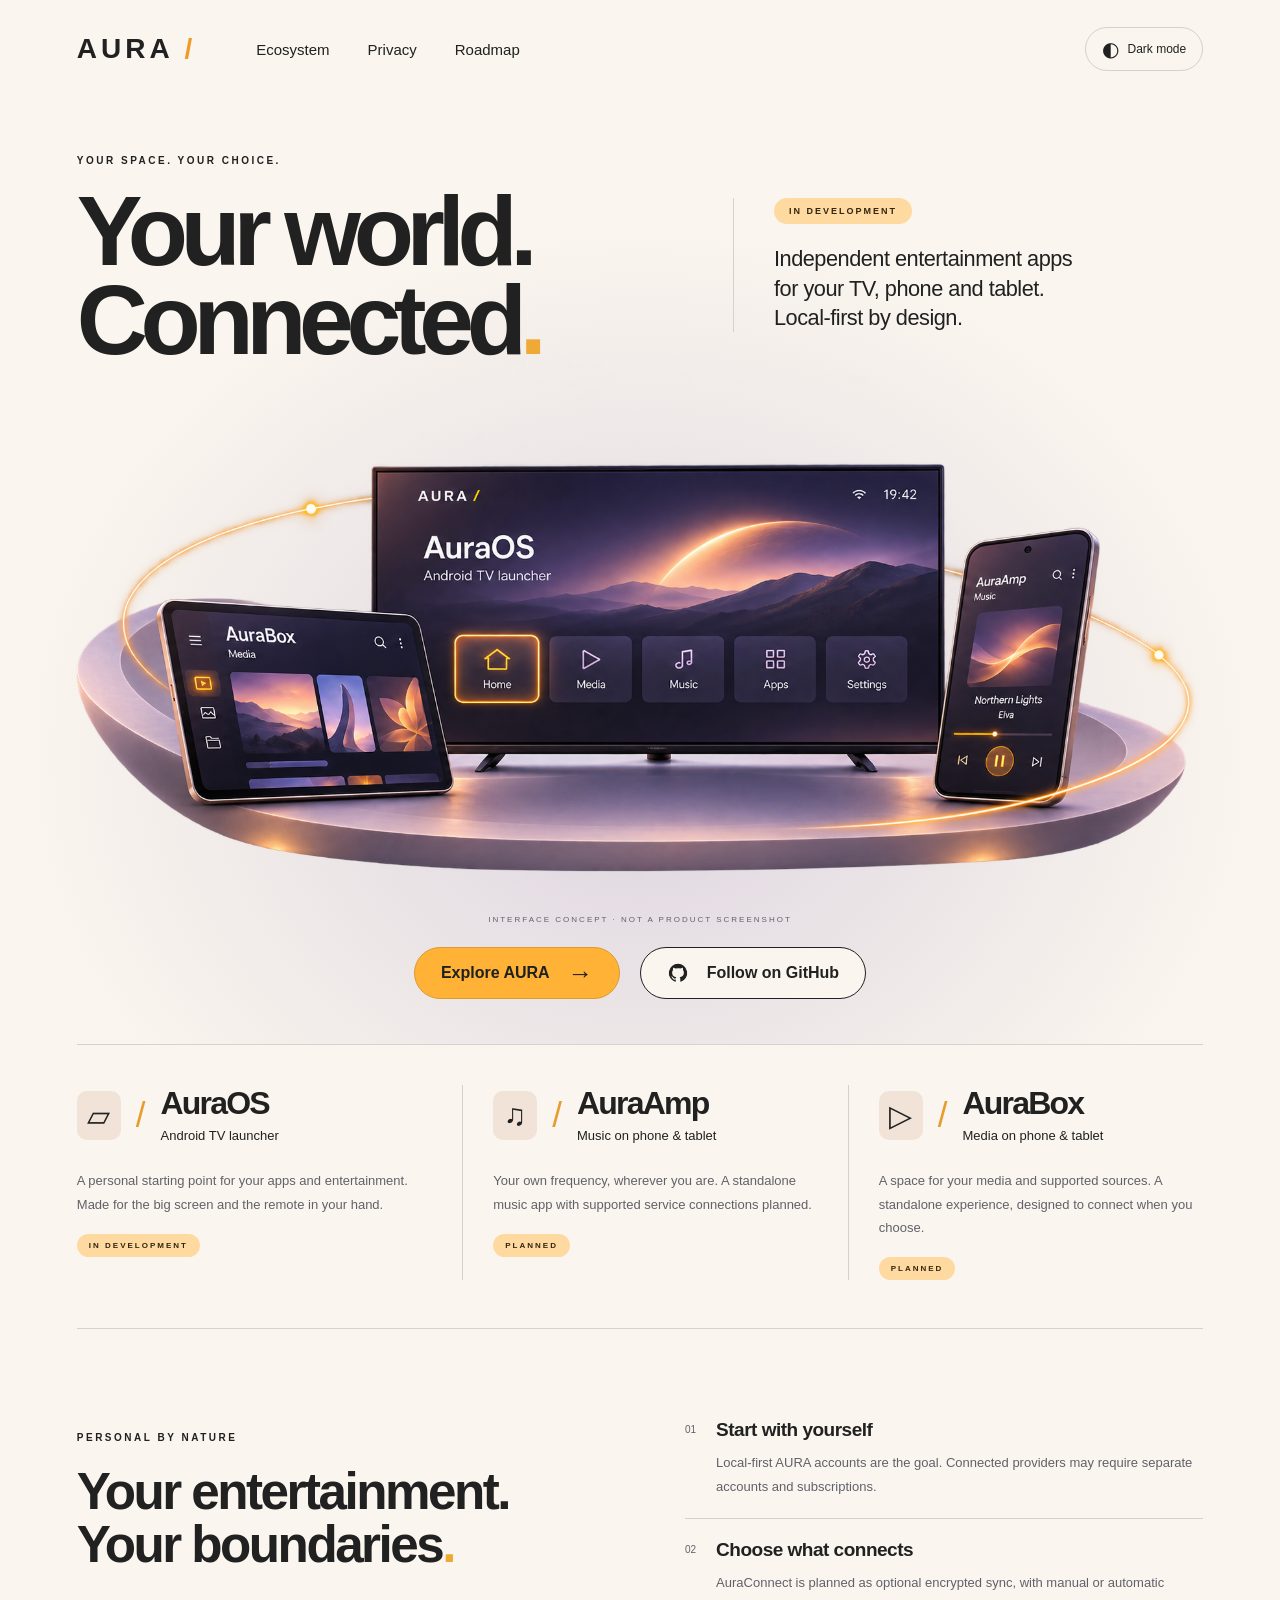
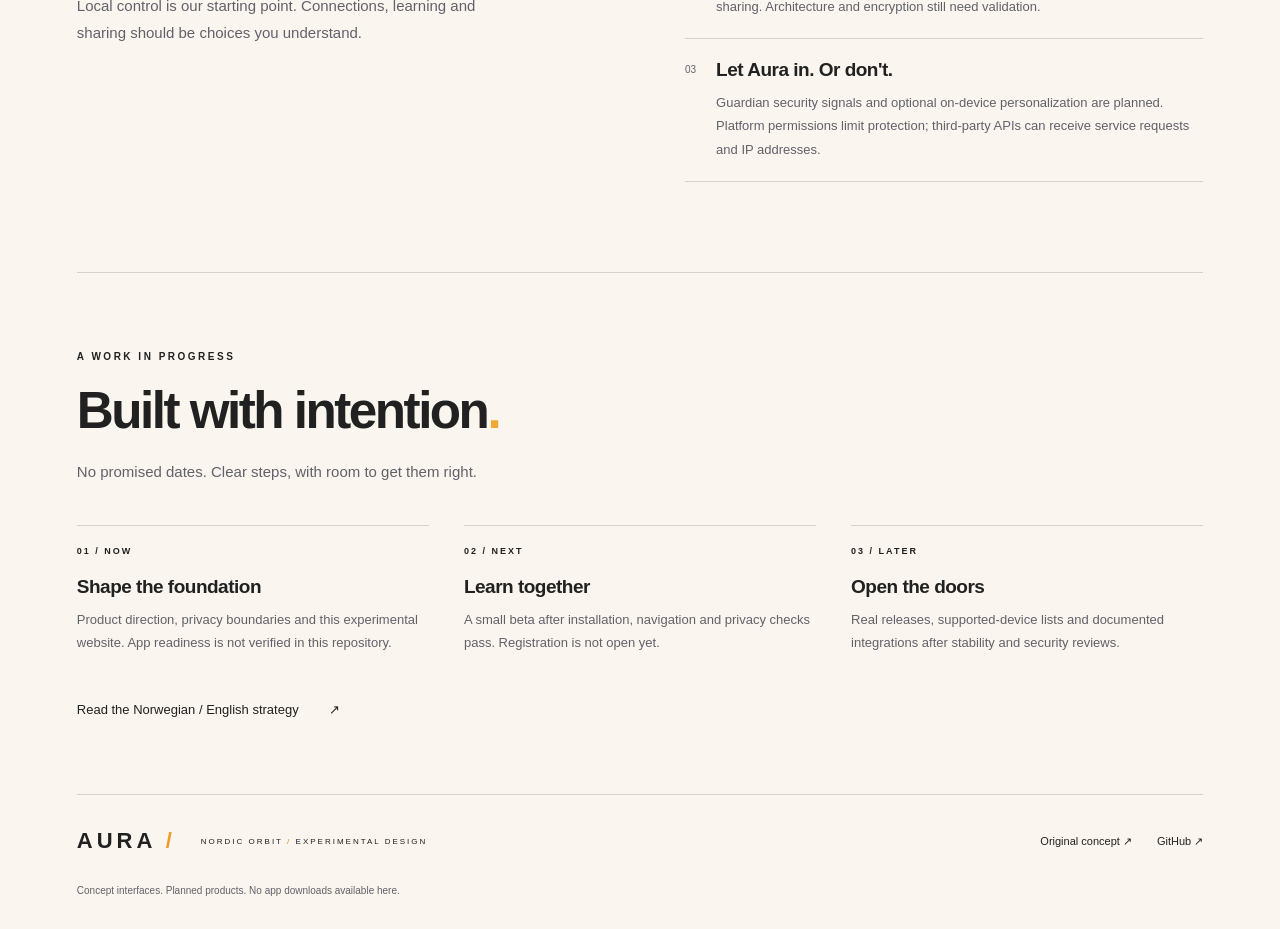
==== website/nordic-orbit/index.html @ 9913c5c1 "feat: add responsive Nordic Orbit test page with dark mode" ====
<!doctype html>
<html lang="en">
<head>
  <meta charset="utf-8">
  <meta name="viewport" content="width=device-width, initial-scale=1">
  <meta name="description" content="AURA Nordic Orbit — an experimental, local-first entertainment ecosystem landing page.">
  <meta name="theme-color" content="#faf5ee">
  <title>AURA — Your world. Connected.</title>
  <link rel="icon" href="../icon.svg" type="image/svg+xml">
  <link rel="stylesheet" href="styles.css">
  <script src="theme.js" defer></script>
</head>
<body>
  <a class="skip" href="#main">Skip to content</a>
  <header class="site-header container">
    <a class="brand" href="#" aria-label="AURA home">AURA <span>/</span></a>
    <nav aria-label="Main navigation">
      <a href="#ecosystem">Ecosystem</a>
      <a href="#privacy">Privacy</a>
      <a href="#roadmap">Roadmap</a>
    </nav>
    <button class="theme-toggle" type="button" aria-label="Switch to dark mode" aria-pressed="false" hidden><span class="theme-icon" aria-hidden="true">◐</span><span class="theme-label">Dark mode</span></button>
  </header>
  <main id="main">
    <section class="hero" aria-labelledby="hero-title">
      <div class="hero-heading container">
        <div><p class="eyebrow">YOUR SPACE. YOUR CHOICE.</p><h1 id="hero-title">Your world.<br>Connected<span>.</span></h1></div>
        <div class="hero-description"><span class="badge">IN DEVELOPMENT</span><p>Independent entertainment apps<br class="desktop-break"> for your TV, phone and tablet.<br class="desktop-break"> Local-first by design.</p></div>
      </div>
      <div class="orbit-stage">
        <div class="atmosphere" aria-hidden="true"></div>
        <img class="hero-art" src="assets/nordic-orbit.png" width="1774" height="887" fetchpriority="high" alt="Concept illustration: AuraOS on a television, AuraBox on a tablet and AuraAmp on a phone, connected by a warm amber orbit.">
        <p class="concept-label">INTERFACE CONCEPT · NOT A PRODUCT SCREENSHOT</p>
        <div class="hero-actions"><a class="button primary" href="#ecosystem">Explore AURA <span aria-hidden="true">→</span></a><a class="button secondary" href="https://github.com/AwesomeDadNO/Aura"><svg viewBox="0 0 24 24" aria-hidden="true"><path fill="currentColor" d="M12 2a10 10 0 0 0-3.16 19.49c.5.09.68-.22.68-.48v-1.86c-2.78.6-3.37-1.18-3.37-1.18-.45-1.15-1.11-1.46-1.11-1.46-.91-.62.07-.61.07-.61 1 .07 1.53 1.03 1.53 1.03.89 1.52 2.34 1.08 2.91.83.09-.65.35-1.08.64-1.33-2.22-.25-4.56-1.11-4.56-4.94 0-1.09.39-1.98 1.03-2.68-.1-.25-.45-1.27.1-2.65 0 0 .84-.27 2.75 1.02A9.6 9.6 0 0 1 12 6.84c.85 0 1.7.11 2.5.34 1.91-1.29 2.75-1.02 2.75-1.02.55 1.38.2 2.4.1 2.65.64.7 1.03 1.59 1.03 2.68 0 3.84-2.34 4.69-4.57 4.94.36.31.68.92.68 1.85v2.73c0 .27.18.58.69.48A10 10 0 0 0 12 2Z"/></svg>Follow on GitHub</a></div>
      </div>
    </section>
    <section class="ecosystem container" id="ecosystem" aria-label="The AURA ecosystem">
      <article class="product"><div class="product-heading"><span class="product-icon" aria-hidden="true">▱</span><span class="slash" aria-hidden="true">/</span><div><h2>AuraOS</h2><p>Android TV launcher</p></div></div><p class="product-copy">A personal starting point for your apps and entertainment. Made for the big screen and the remote in your hand.</p><span class="badge">IN DEVELOPMENT</span></article>
      <article class="product"><div class="product-heading"><span class="product-icon" aria-hidden="true">♫</span><span class="slash" aria-hidden="true">/</span><div><h2>AuraAmp</h2><p>Music on phone & tablet</p></div></div><p class="product-copy">Your own frequency, wherever you are. A standalone music app with supported service connections planned.</p><span class="badge">PLANNED</span></article>
      <article class="product"><div class="product-heading"><span class="product-icon" aria-hidden="true">▷</span><span class="slash" aria-hidden="true">/</span><div><h2>AuraBox</h2><p>Media on phone & tablet</p></div></div><p class="product-copy">A space for your media and supported sources. A standalone experience, designed to connect when you choose.</p><span class="badge">PLANNED</span></article>
    </section>
    <section class="privacy container" id="privacy">
      <div><p class="eyebrow">PERSONAL BY NATURE</p><h2>Your entertainment.<br>Your boundaries<span>.</span></h2><p class="section-copy">Local control is our starting point. Connections, learning and sharing should be choices you understand.</p></div>
      <div class="principles"><article><span>01</span><div><h3>Start with yourself</h3><p>Local-first AURA accounts are the goal. Connected providers may require separate accounts and subscriptions.</p></div></article><article><span>02</span><div><h3>Choose what connects</h3><p>AuraConnect is planned as optional encrypted sync, with manual or automatic sharing. Architecture and encryption still need validation.</p></div></article><article><span>03</span><div><h3>Let Aura in. Or don't.</h3><p>Guardian security signals and optional on-device personalization are planned. Platform permissions limit protection; third-party APIs can receive service requests and IP addresses.</p></div></article></div>
    </section>
    <section class="roadmap container" id="roadmap"><div class="section-heading"><p class="eyebrow">A WORK IN PROGRESS</p><h2>Built with intention<span>.</span></h2><p class="section-copy">No promised dates. Clear steps, with room to get them right.</p></div><div class="milestones"><article><p class="step">01 / NOW</p><h3>Shape the foundation</h3><p>Product direction, privacy boundaries and this experimental website. App readiness is not verified in this repository.</p></article><article><p class="step">02 / NEXT</p><h3>Learn together</h3><p>A small beta after installation, navigation and privacy checks pass. Registration is not open yet.</p></article><article><p class="step">03 / LATER</p><h3>Open the doors</h3><p>Real releases, supported-device lists and documented integrations after stability and security reviews.</p></article></div><a class="strategy-link" href="https://github.com/AwesomeDadNO/Aura/blob/feat/aura-launch-website/roadmap.md">Read the Norwegian / English strategy <span aria-hidden="true">↗</span></a></section>
  </main>
  <footer class="container site-footer"><a class="brand" href="#">AURA <span>/</span></a><p>NORDIC ORBIT <span> / </span> EXPERIMENTAL DESIGN</p><a href="../">Original concept ↗</a><a href="https://github.com/AwesomeDadNO/Aura">GitHub ↗</a><small>Concept interfaces. Planned products. No app downloads available here.</small></footer>
</body>
</html>
---- website/nordic-orbit/styles.css ----
:root {
  color-scheme: light;
  --bg: #faf5ee;
  --ink: #202120;
  --muted: #62616a;
  --line: #d8d0cb;
  --amber: #ffb236;
  --badge-bg: #ffdaa0;
  --badge-ink: #34250f;
  --icon-bg: #f1e3d8;
  --lavender: #a899c5;
  --panel: #f3ede7;
}
:root[data-theme="dark"] {
  color-scheme: dark;
  --bg: #1a1d24;
  --ink: #f5f1ed;
  --muted: #b6b5c1;
  --line: #3d404c;
  --badge-bg: #493c29;
  --badge-ink: #ffce87;
  --icon-bg: #30313d;
  --lavender: #73628e;
  --panel: #222630;
}
@media (prefers-color-scheme: dark) {
  :root:not([data-theme="light"]) {
    color-scheme: dark;
    --bg: #1a1d24; --ink: #f5f1ed; --muted: #b6b5c1; --line: #3d404c;
    --badge-bg: #493c29; --badge-ink: #ffce87; --icon-bg: #30313d;
    --lavender: #73628e; --panel: #222630;
  }
}
* { box-sizing: border-box; }
html { scroll-behavior: smooth; scroll-padding-top: 32px; }
body { margin: 0; background: var(--bg); color: var(--ink); font-family: Arial, Helvetica, sans-serif; -webkit-font-smoothing: antialiased; }
a { color: inherit; text-decoration: none; }
a:hover { text-decoration: underline; text-underline-offset: 5px; }
a:focus-visible, button:focus-visible { outline: 3px solid #af7413; outline-offset: 5px; }
button { font: inherit; }
[hidden] { display: none !important; }
.container { width: min(1360px, 88%); margin-inline: auto; }
.site-header { display: flex; align-items: center; gap: 60px; padding-block: 27px; }
.brand { font-size: 28px; font-weight: 800; letter-spacing: 4px; white-space: nowrap; }
.brand span { color: #ef9c26; }
nav { display: flex; gap: 38px; font-size: 15px; }
.theme-toggle { margin-left: auto; display: flex; align-items: center; gap: 9px; border: 1px solid var(--line); background: var(--bg); color: var(--ink); border-radius: 30px; padding: 10px 16px; min-height: 44px; cursor: pointer; font-size: 12px; }
.theme-toggle:hover { border-color: var(--muted); }
.theme-icon { font-size: 20px; line-height: 1; }
.hero { overflow: clip; }
.hero-heading { position: relative; z-index: 2; display: grid; grid-template-columns: 1.3fr 1fr; align-items: center; gap: 45px; padding-top: 44px; }
.eyebrow { font-size: 10px; letter-spacing: 2.5px; font-weight: 700; line-height: 1.7; }
h1 { font-size: clamp(62px, 7.7vw, 118px); line-height: .9; letter-spacing: -.075em; font-weight: 850; margin: 18px 0 24px; }
h1 span, h2 span { color: #efaa36; }
.hero-description { border-left: 1px solid var(--line); padding-left: 40px; }
.badge { display: inline-block; border-radius: 20px; background: var(--badge-bg); color: var(--badge-ink); font-size: 9px; font-weight: 700; letter-spacing: 2px; padding: 8px 15px; }
.hero-description p { font-size: clamp(17px, 1.7vw, 25px); line-height: 1.35; letter-spacing: -.5px; margin: 20px 0 0; }
.orbit-stage { position: relative; isolation: isolate; padding: 0 5% 45px; text-align: center; }
.atmosphere { position: absolute; z-index: -1; inset: -150px 0 0; background: radial-gradient(ellipse at 50% 65%, color-mix(in srgb, var(--lavender) 36%, transparent), transparent 68%); }
.hero-art { display: block; width: min(1150px, 100%); height: auto; margin: -30px auto -35px; }
.concept-label { font-size: 8px; line-height: 1.7; letter-spacing: 2px; color: var(--muted); position: relative; margin: 15px 0 20px; }
.hero-actions { display: flex; gap: 20px; justify-content: center; position: relative; }
.button { display: inline-flex; justify-content: center; align-items: center; gap: 18px; padding: 14px 26px; min-height: 48px; border-radius: 40px; font-size: 16px; font-weight: 600; }
.button:hover { text-decoration: none; transform: translateY(-1px); }
.primary { background: var(--amber); color: #1e211f; border: 1px solid #d99b34; }
.primary span { font-size: 25px; line-height: 16px; }
.secondary { border: 1px solid var(--ink); background: var(--bg); }
.button svg { width: 22px; height: 22px; }
.ecosystem { display: grid; grid-template-columns: repeat(3, 1fr); gap: 30px; padding-block: 40px 48px; border-block: 1px solid var(--line); }
.product + .product { border-left: 1px solid var(--line); padding-left: 30px; }
.product-heading { display: flex; align-items: center; gap: 15px; }
.product-icon { display: grid; place-items: center; flex: 0 0 44px; height: 49px; font-size: 30px; border-radius: 10px; background: var(--icon-bg); }
.slash { color: #e79c2e; font-size: 35px; font-weight: 300; }
.product h2 { margin: 0; font-size: clamp(25px, 2.5vw, 37px); font-weight: 800; letter-spacing: -1.8px; }
.product-heading p { font-size: 13px; margin: 5px 0 0; line-height: 1.4; }
.product-copy { color: var(--muted); font-size: 13px; line-height: 1.8; margin: 24px 0 18px; }
.product .badge { font-size: 8px; padding: 7px 12px; }
.privacy { display: grid; grid-template-columns: 1fr 1fr; gap: 90px; padding-block: 90px; }
.privacy h2, .section-heading h2 { font-size: clamp(35px, 4vw, 56px); font-weight: 800; letter-spacing: -2.5px; line-height: 1.03; margin: 20px 0; }
.section-copy { color: var(--muted); font-size: 15px; line-height: 1.8; max-width: 440px; }
.principles article { display: flex; gap: 20px; border-bottom: 1px solid var(--line); padding-block: 20px; }
.principles article:first-child { padding-top: 0; }
.principles article > span { color: var(--muted); font-size: 10px; margin-top: 5px; }
h3 { font-size: 19px; letter-spacing: -.5px; margin: 0 0 10px; }
.principles p, .milestones article > p:last-child { color: var(--muted); font-size: 13px; line-height: 1.8; margin: 0; }
.roadmap { border-top: 1px solid var(--line); padding-block: 65px; }
.milestones { display: grid; grid-template-columns: repeat(3, 1fr); gap: 35px; margin-top: 40px; }
.milestones article { padding-top: 20px; border-top: 1px solid var(--line); }
.step { font-size: 9px; letter-spacing: 2px; font-weight: bold; margin: 0 0 20px; }
.strategy-link { display: inline-flex; gap: 30px; margin-top: 35px; font-size: 13px; padding-block: 12px; }
.site-footer { display: flex; align-items: center; gap: 25px; border-top: 1px solid var(--line); padding-block: 30px; flex-wrap: wrap; }
.site-footer .brand { font-size: 22px; }
.site-footer p { font-size: 8px; letter-spacing: 2px; margin-right: auto; }
.site-footer p span { color: #d88b25; }
.site-footer > a:not(.brand) { font-size: 11px; padding-block: 10px; }
.site-footer small { flex-basis: 100%; font-size: 10px; color: var(--muted); line-height: 1.6; }
.skip { position: absolute; top: -100px; left: 15px; z-index: 20; padding: 15px; background: var(--amber); color: #161616; }
.skip:focus { top: 15px; }
@media (max-width: 1050px) {
  .site-header { gap: 35px; }
  nav { gap: 24px; }
  .hero-heading { gap: 30px; }
  .hero-description { padding-left: 25px; }
  .hero-art { margin-top: -5px; }
  .ecosystem { gap: 20px; }
  .product + .product { padding-left: 20px; }
  .product-heading { gap: 10px; }
  .product-icon { flex-basis: 35px; height: 40px; font-size: 26px; }
  .privacy { gap: 45px; }
}
@media (max-width: 760px) {
  .container { width: 90%; }
  .site-header { flex-wrap: wrap; gap: 20px; padding-block: 22px 12px; }
  .brand { font-size: 24px; }
  nav { order: 3; flex-basis: 100%; justify-content: space-between; font-size: 13px; border-top: 1px solid var(--line); padding-top: 10px; }
  nav a { padding-block: 10px; }
  .theme-toggle { font-size: 11px; }
  .hero-heading { grid-template-columns: 1fr; gap: 18px; padding-top: 28px; }
  h1 { font-size: clamp(56px, 11.6vw, 88px); letter-spacing: -.07em; margin: 12px 0; }
  .hero-description { border-left: 0; padding: 0; display: flex; flex-direction: column; align-items: flex-start; gap: 14px; }
  .hero-description p { margin: 0; font-size: 17px; line-height: 1.5; max-width: 400px; }
  .desktop-break { display: none; }
  .orbit-stage { padding: 12px 0 32px; }
  .hero-art { width: 110%; max-width: none; margin: 0 -5% -12px; }
  .atmosphere { inset: -40px 0 0; }
  .concept-label { font-size: 6px; letter-spacing: 1.3px; margin: 12px 15px 20px; }
  .hero-actions { gap: 12px; padding-inline: 5%; flex-wrap: wrap; }
  .button { font-size: 13px; gap: 10px; padding: 13px 20px; }
  .ecosystem { grid-template-columns: 1fr; gap: 0; padding-block: 5px; }
  .product { padding-block: 28px; }
  .product + .product { border-left: 0; padding-left: 0; border-top: 1px solid var(--line); }
  .product h2 { font-size: 32px; }
  .product-icon { flex-basis: 44px; height: 48px; }
  .product-heading { gap: 17px; }
  .product-copy { margin-top: 18px; max-width: 460px; }
  .privacy { grid-template-columns: 1fr; gap: 30px; padding-block: 50px; }
  .privacy h2, .section-heading h2 { font-size: 39px; letter-spacing: -1.8px; }
  .roadmap { padding-block: 45px; }
  .milestones { grid-template-columns: 1fr; gap: 25px; margin-top: 30px; }
  .site-footer { gap: 18px; }
  .site-footer p { font-size: 7px; letter-spacing: 1px; }
}
@media (max-width: 360px) {
  h1 { font-size: 53px; }
  .hero-actions { flex-direction: column; }
  .button { width: 100%; }
  .privacy h2, .section-heading h2 { font-size: 34px; }
}
@media (prefers-reduced-motion: reduce) {
  html { scroll-behavior: auto; }
  .button:hover { transform: none; }
}
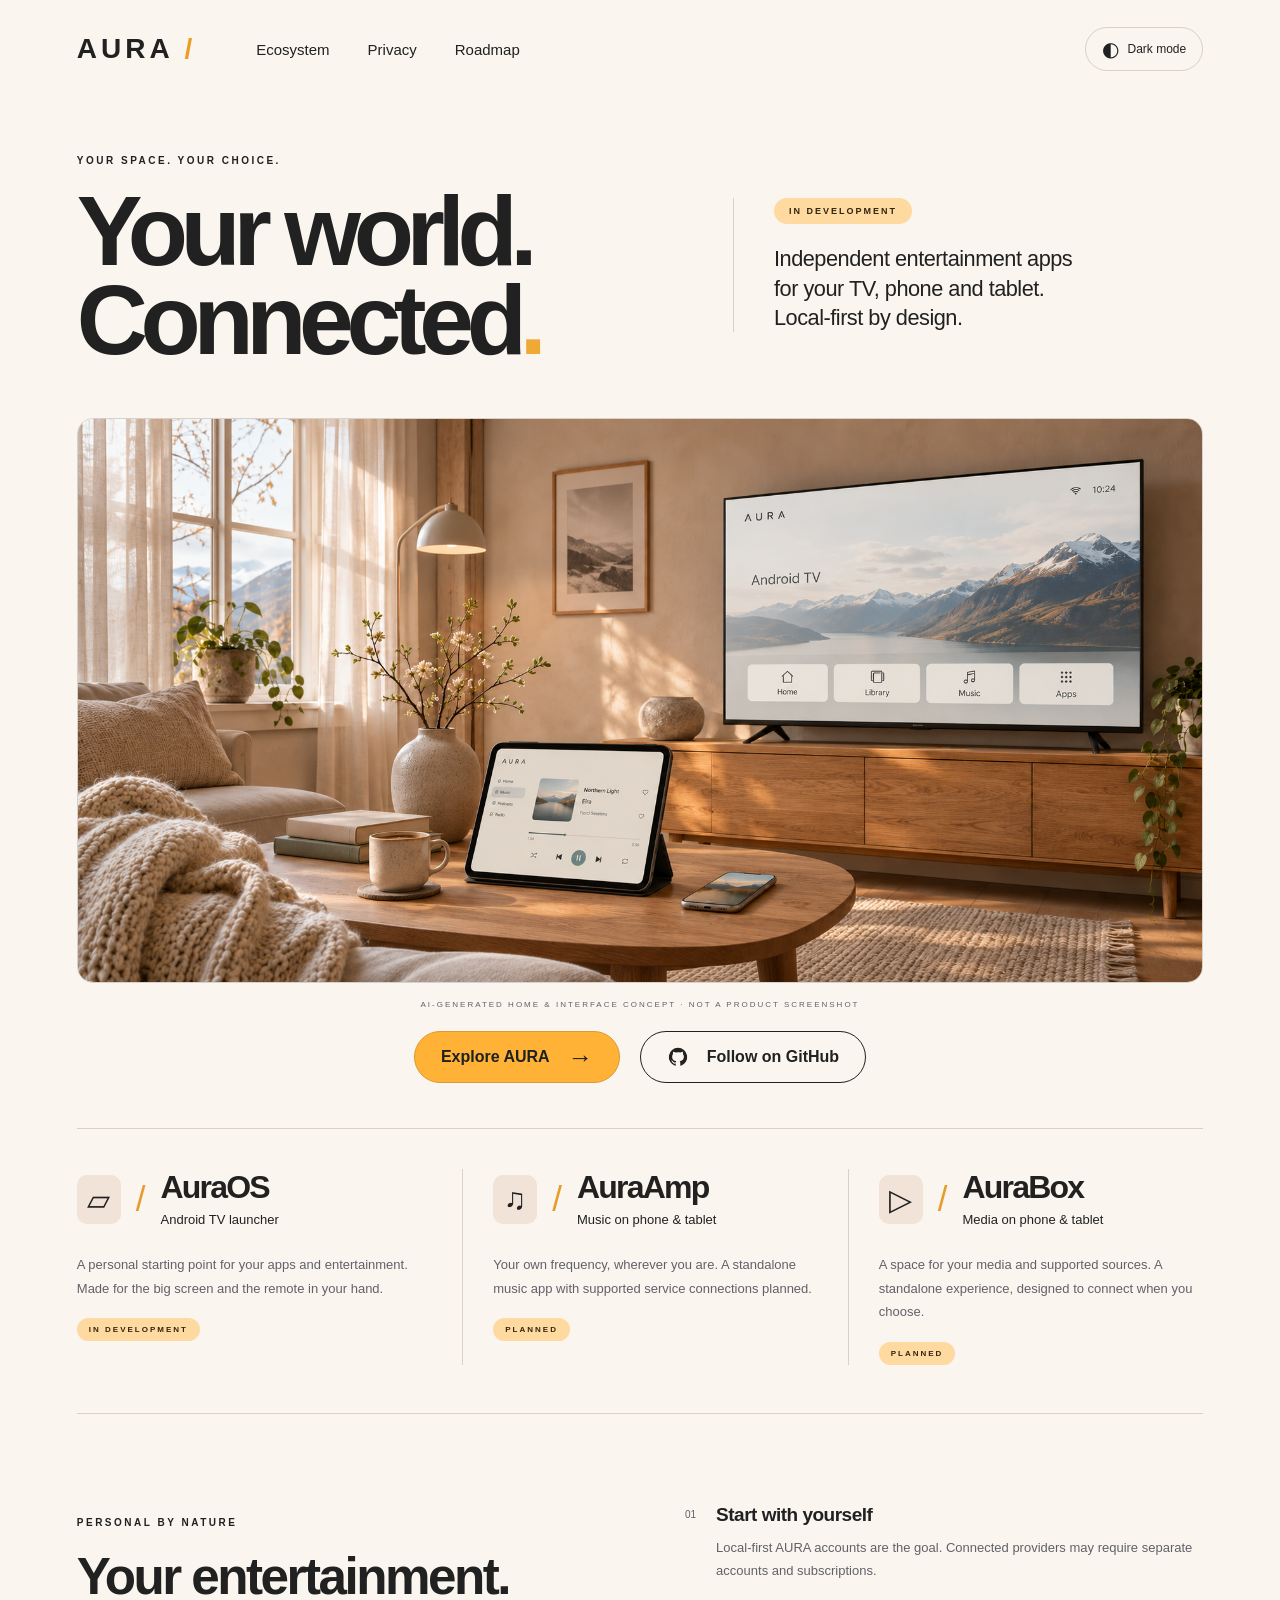
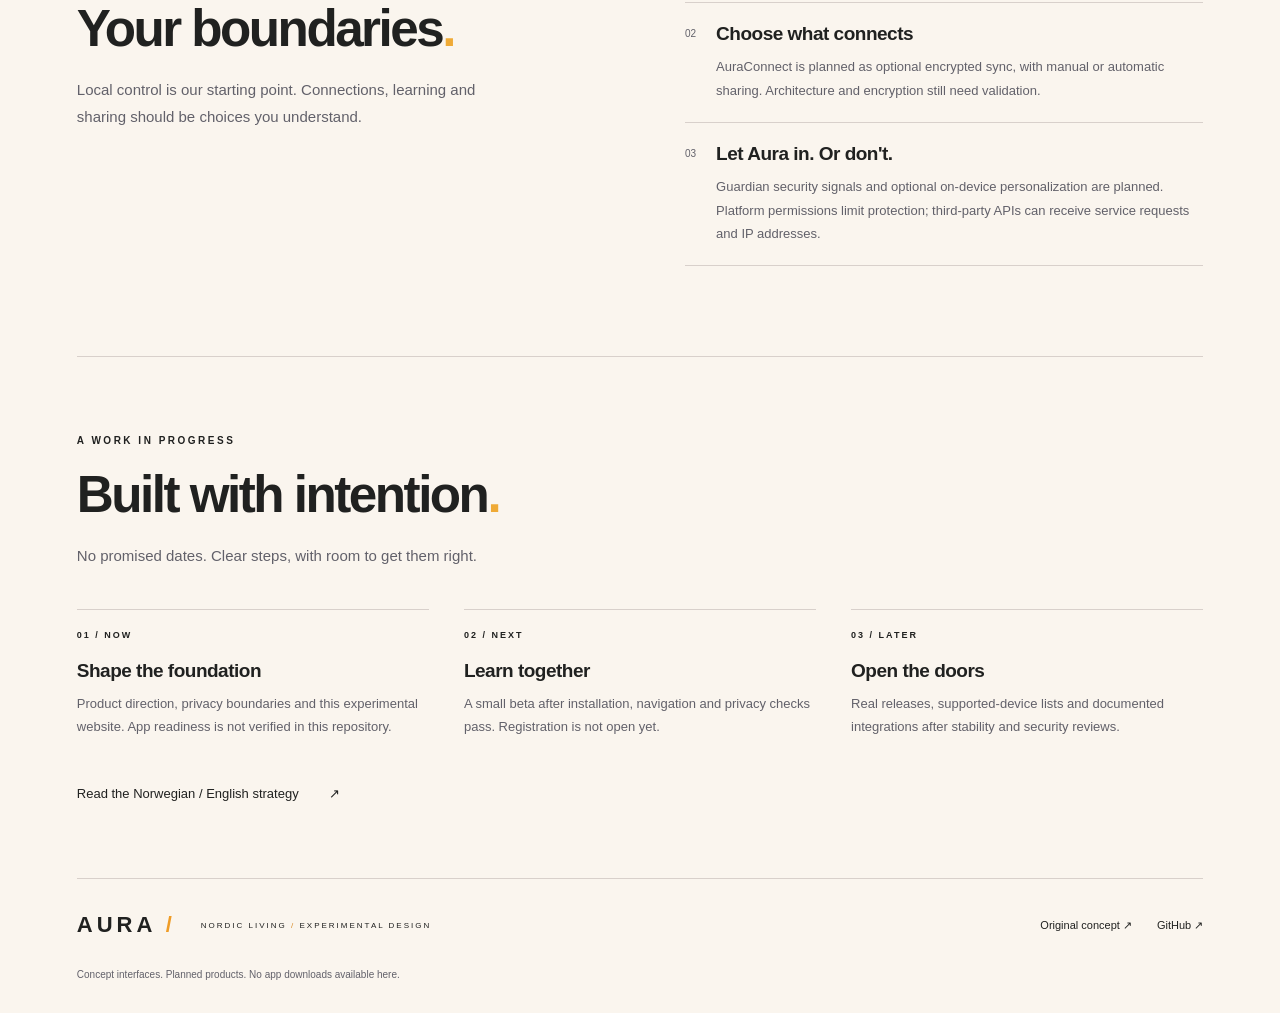
==== commit 9bafffaf: "design: replace orbital hero with cozy Nordic day and evening scenes" ====
--- a/website/nordic-orbit/index.html
+++ b/website/nordic-orbit/index.html
@@ -7,7 +7,7 @@
   <meta name="theme-color" content="#faf5ee">
   <title>AURA — Your world. Connected.</title>
   <link rel="icon" href="../icon.svg" type="image/svg+xml">
-  <link rel="stylesheet" href="styles.css">
+  <link rel="stylesheet" href="styles.css?v=home-1">
   <script src="theme.js" defer></script>
 </head>
 <body>
@@ -27,10 +27,12 @@
         <div><p class="eyebrow">YOUR SPACE. YOUR CHOICE.</p><h1 id="hero-title">Your world.<br>Connected<span>.</span></h1></div>
         <div class="hero-description"><span class="badge">IN DEVELOPMENT</span><p>Independent entertainment apps<br class="desktop-break"> for your TV, phone and tablet.<br class="desktop-break"> Local-first by design.</p></div>
       </div>
-      <div class="orbit-stage">
-        <div class="atmosphere" aria-hidden="true"></div>
-        <img class="hero-art" src="assets/nordic-orbit.png" width="1774" height="887" fetchpriority="high" alt="Concept illustration: AuraOS on a television, AuraBox on a tablet and AuraAmp on a phone, connected by a warm amber orbit.">
-        <p class="concept-label">INTERFACE CONCEPT · NOT A PRODUCT SCREENSHOT</p>
+      <div class="home-stage">
+        <div class="home-scene container">
+          <img class="hero-art hero-art--light" src="assets/nordic-home-light.png" width="1774" height="887" fetchpriority="high" alt="Illustrated Nordic living room in soft daylight, with an oak console, a television and a music tablet beside a knitted throw and ceramic mug.">
+          <img class="hero-art hero-art--dark" src="assets/nordic-home-dark.png" width="1774" height="887" alt="The same cozy Nordic living room in the evening, with warm lamps and dark AURA concept interfaces on the television and tablet.">
+        </div>
+        <p class="concept-label">AI-GENERATED HOME & INTERFACE CONCEPT · NOT A PRODUCT SCREENSHOT</p>
         <div class="hero-actions"><a class="button primary" href="#ecosystem">Explore AURA <span aria-hidden="true">→</span></a><a class="button secondary" href="https://github.com/AwesomeDadNO/Aura"><svg viewBox="0 0 24 24" aria-hidden="true"><path fill="currentColor" d="M12 2a10 10 0 0 0-3.16 19.49c.5.09.68-.22.68-.48v-1.86c-2.78.6-3.37-1.18-3.37-1.18-.45-1.15-1.11-1.46-1.11-1.46-.91-.62.07-.61.07-.61 1 .07 1.53 1.03 1.53 1.03.89 1.52 2.34 1.08 2.91.83.09-.65.35-1.08.64-1.33-2.22-.25-4.56-1.11-4.56-4.94 0-1.09.39-1.98 1.03-2.68-.1-.25-.45-1.27.1-2.65 0 0 .84-.27 2.75 1.02A9.6 9.6 0 0 1 12 6.84c.85 0 1.7.11 2.5.34 1.91-1.29 2.75-1.02 2.75-1.02.55 1.38.2 2.4.1 2.65.64.7 1.03 1.59 1.03 2.68 0 3.84-2.34 4.69-4.57 4.94.36.31.68.92.68 1.85v2.73c0 .27.18.58.69.48A10 10 0 0 0 12 2Z"/></svg>Follow on GitHub</a></div>
       </div>
     </section>
@@ -45,6 +47,6 @@
     </section>
     <section class="roadmap container" id="roadmap"><div class="section-heading"><p class="eyebrow">A WORK IN PROGRESS</p><h2>Built with intention<span>.</span></h2><p class="section-copy">No promised dates. Clear steps, with room to get them right.</p></div><div class="milestones"><article><p class="step">01 / NOW</p><h3>Shape the foundation</h3><p>Product direction, privacy boundaries and this experimental website. App readiness is not verified in this repository.</p></article><article><p class="step">02 / NEXT</p><h3>Learn together</h3><p>A small beta after installation, navigation and privacy checks pass. Registration is not open yet.</p></article><article><p class="step">03 / LATER</p><h3>Open the doors</h3><p>Real releases, supported-device lists and documented integrations after stability and security reviews.</p></article></div><a class="strategy-link" href="https://github.com/AwesomeDadNO/Aura/blob/feat/aura-launch-website/roadmap.md">Read the Norwegian / English strategy <span aria-hidden="true">↗</span></a></section>
   </main>
-  <footer class="container site-footer"><a class="brand" href="#">AURA <span>/</span></a><p>NORDIC ORBIT <span> / </span> EXPERIMENTAL DESIGN</p><a href="../">Original concept ↗</a><a href="https://github.com/AwesomeDadNO/Aura">GitHub ↗</a><small>Concept interfaces. Planned products. No app downloads available here.</small></footer>
+  <footer class="container site-footer"><a class="brand" href="#">AURA <span>/</span></a><p>NORDIC LIVING <span> / </span> EXPERIMENTAL DESIGN</p><a href="../">Original concept ↗</a><a href="https://github.com/AwesomeDadNO/Aura">GitHub ↗</a><small>Concept interfaces. Planned products. No app downloads available here.</small></footer>
 </body>
 </html>
--- a/website/nordic-orbit/styles.css
+++ b/website/nordic-orbit/styles.css
@@ -55,9 +55,16 @@
 .hero-description { border-left: 1px solid var(--line); padding-left: 40px; }
 .badge { display: inline-block; border-radius: 20px; background: var(--badge-bg); color: var(--badge-ink); font-size: 9px; font-weight: 700; letter-spacing: 2px; padding: 8px 15px; }
 .hero-description p { font-size: clamp(17px, 1.7vw, 25px); line-height: 1.35; letter-spacing: -.5px; margin: 20px 0 0; }
-.orbit-stage { position: relative; isolation: isolate; padding: 0 5% 45px; text-align: center; }
-.atmosphere { position: absolute; z-index: -1; inset: -150px 0 0; background: radial-gradient(ellipse at 50% 65%, color-mix(in srgb, var(--lavender) 36%, transparent), transparent 68%); }
-.hero-art { display: block; width: min(1150px, 100%); height: auto; margin: -30px auto -35px; }
+.home-stage { padding: 30px 0 45px; text-align: center; }
+.home-scene { overflow: hidden; border-radius: 16px; border: 1px solid var(--line); background: var(--panel); }
+.hero-art { display: block; width: 100%; height: auto; aspect-ratio: 2 / 1; max-height: 600px; object-fit: cover; object-position: center; }
+.hero-art--dark { display: none; }
+:root[data-theme="dark"] .hero-art--light { display: none; }
+:root[data-theme="dark"] .hero-art--dark { display: block; }
+@media (prefers-color-scheme: dark) {
+  :root:not([data-theme="light"]) .hero-art--light { display: none; }
+  :root:not([data-theme="light"]) .hero-art--dark { display: block; }
+}
 .concept-label { font-size: 8px; line-height: 1.7; letter-spacing: 2px; color: var(--muted); position: relative; margin: 15px 0 20px; }
 .hero-actions { display: flex; gap: 20px; justify-content: center; position: relative; }
 .button { display: inline-flex; justify-content: center; align-items: center; gap: 18px; padding: 14px 26px; min-height: 48px; border-radius: 40px; font-size: 16px; font-weight: 600; }
@@ -101,7 +108,6 @@
   nav { gap: 24px; }
   .hero-heading { gap: 30px; }
   .hero-description { padding-left: 25px; }
-  .hero-art { margin-top: -5px; }
   .ecosystem { gap: 20px; }
   .product + .product { padding-left: 20px; }
   .product-heading { gap: 10px; }
@@ -120,9 +126,9 @@
   .hero-description { border-left: 0; padding: 0; display: flex; flex-direction: column; align-items: flex-start; gap: 14px; }
   .hero-description p { margin: 0; font-size: 17px; line-height: 1.5; max-width: 400px; }
   .desktop-break { display: none; }
-  .orbit-stage { padding: 12px 0 32px; }
-  .hero-art { width: 110%; max-width: none; margin: 0 -5% -12px; }
-  .atmosphere { inset: -40px 0 0; }
+  .home-stage { padding: 26px 0 32px; }
+  .home-scene { border-radius: 12px; }
+  .hero-art { aspect-ratio: 3 / 2; max-height: none; object-position: right center; }
   .concept-label { font-size: 6px; letter-spacing: 1.3px; margin: 12px 15px 20px; }
   .hero-actions { gap: 12px; padding-inline: 5%; flex-wrap: wrap; }
   .button { font-size: 13px; gap: 10px; padding: 13px 20px; }
